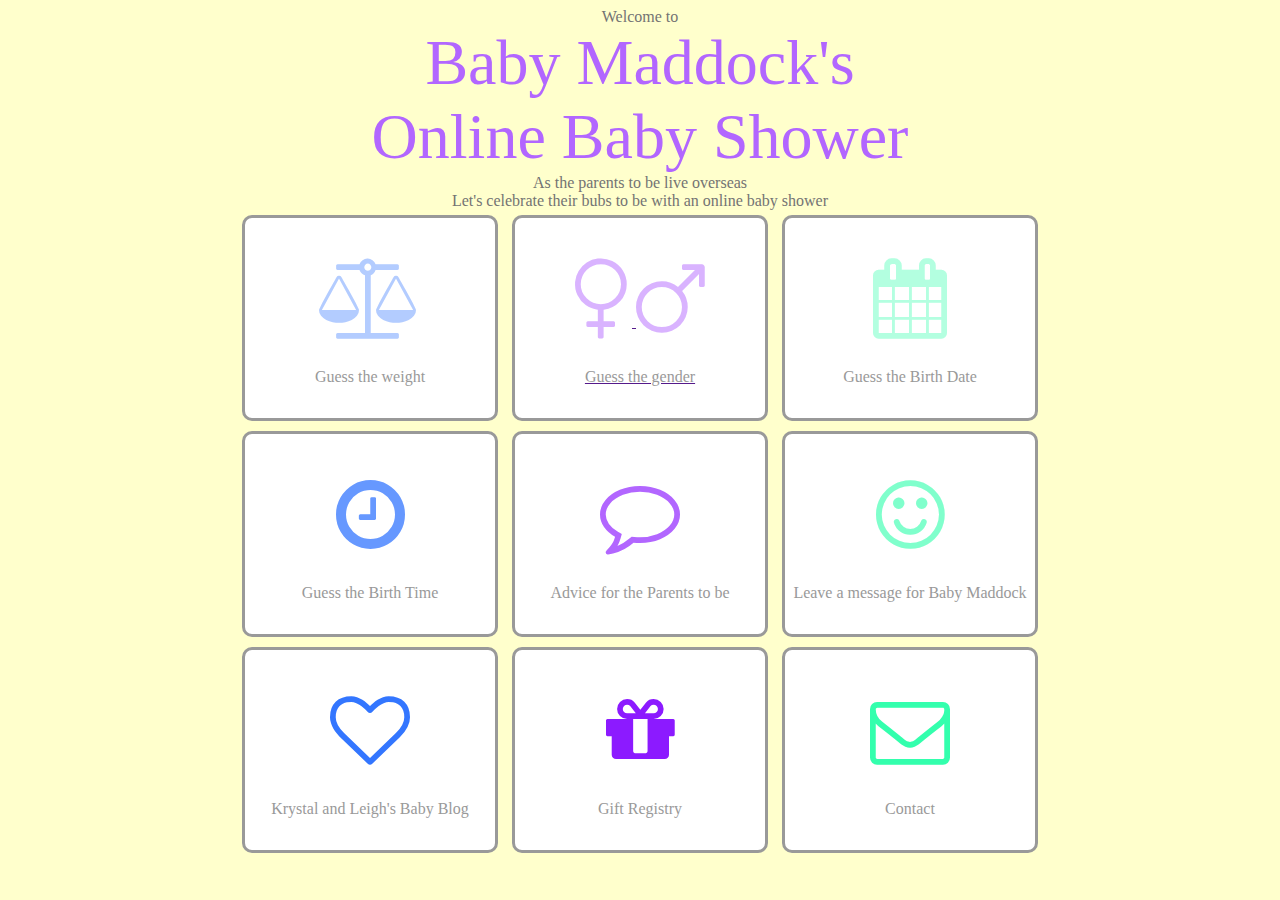
==== index.html @ 7fa53813 "adding in hrefs" ====
<!DOCTYPE html>
<html>
<head>
  <title> Baby Maddock's Online Baby Shower </title>
  <link rel="stylesheet" href="index.css" />
  <link rel="stylesheet" href="https://maxcdn.bootstrapcdn.com/font-awesome/4.5.0/css/font-awesome.min.css">

</head>
<body>
  <div class="welcome">
    <div>Welcome to </div>
  </div>
  <div class="title">
    <div> Baby Maddock's </div>
    <div>Online Baby Shower</div>
  </div>
  <div class="intro">
    <div> As the parents to be live overseas</div>
    <div> Let's celebrate their bubs to be with an online baby shower</div>

  <div class="row1">
    <div class="games">
      <div class="game" id="game_weight">
        <i class="fa fa-balance-scale fa-5x"></i>
        <div class="game_title">Guess the weight</div>
      </div>
    </div>
    <div class="games">
      <a href="">
      <div class="game" id="game_gender">
        <i class="fa fa-venus fa-5x"></i>
        <i class="fa fa-mars fa-5x"></i>
        <div class="game_title">Guess the gender</div>
      </a>
      </div>
    </div>
    <div class="games">
      <div class="game" id="game_date">
        <i class="fa fa-calendar fa-5x"></i>
        <div class="game_title">Guess the Birth Date</div>
      </div>
    </div>
  <div class="row2">
    <div class="games">
      <div class="game" id="game_time">
        <i class="fa fa-clock-o fa-5x"></i>
        <div class="game_title">Guess the Birth Time</div>
      </div>
    </div>
    <div class="games">
      <div class="game" id="game_advice">
        <i class="fa fa-comment-o fa-5x"></i>
        <div class="game_title">Advice for the Parents to be</div>
      </div>
    </div>
    <div class="games">
      <div class="game" id="game_baby_message">
        <i class="fa fa-smile-o fa-5x"></i>
        <div class="game_title">Leave a message for Baby Maddock</div>
      </div>
    </div>
  </div>
  <div class="row3">
    <div class="games">
      <div class="game" id="game_blog">
        <i class="fa fa-heart-o fa-5x"></i>
        <div class="game_title">Krystal and Leigh's Baby Blog</div>
      </div>
    </div>
    <div class="games">
      <div class="game" id="game_gift">
        <i class="fa fa-gift fa-5x"></i>
        <div class="game_title">Gift Registry</div>
      </div>
    </div>
    <div class="games">
      <div class="game" id="game_contact">
        <i class="fa fa-envelope-o fa-5x"></i>
        <div class="game_title">Contact</div>
      </div>
    </div>
  </div>


</body>
</html>
---- index.css ----
html{
  background-color:#ffffcc;
}
.welcome, .intro{
  text-align: center;
  font-family: noteworthy;
  font-size: 1em;
  color:#737373;
}
.title{
  font-family: smoothie shoppe;
  font-size: 4em;
  text-align: center;
  color: #b266ff;
}
.games{
  border-radius: 2px;
  background-color: white;
  height: 200px;
  width: 250px;
  text-align: center;
  display: inline-block;
  border: solid 3px;
  border-color:#999999;
  border-radius: 10px;
  margin: 5px;
}
.fa{
  margin-top: 40px;
}
.game_title{
  margin-top:30px;
  font-family: noteworthy;
  font-size: 1em;
  color: #999999;
}
.row1, .row2, .row3{
  text-align: center;
}
.fa-balance-scale{
  color:#b3ccff;
}
.fa-venus{
  color:#d9b3ff;
}
.fa-mars{
  color: #d9b3ff;
}
.fa-calendar{
  color:#b3ffe0;
}
.fa-clock-o{
  color:#6698ff;
}
.fa-comment-o{
  color:#b266ff;
}
.fa-smile-o{
  color:#80ffcc;
}
.fa-heart-o{
  color:#3376ff;
}
.fa-gift{
  color:#8c1aff;
}
.fa-envelope-o{
  color:#33ffad;
}
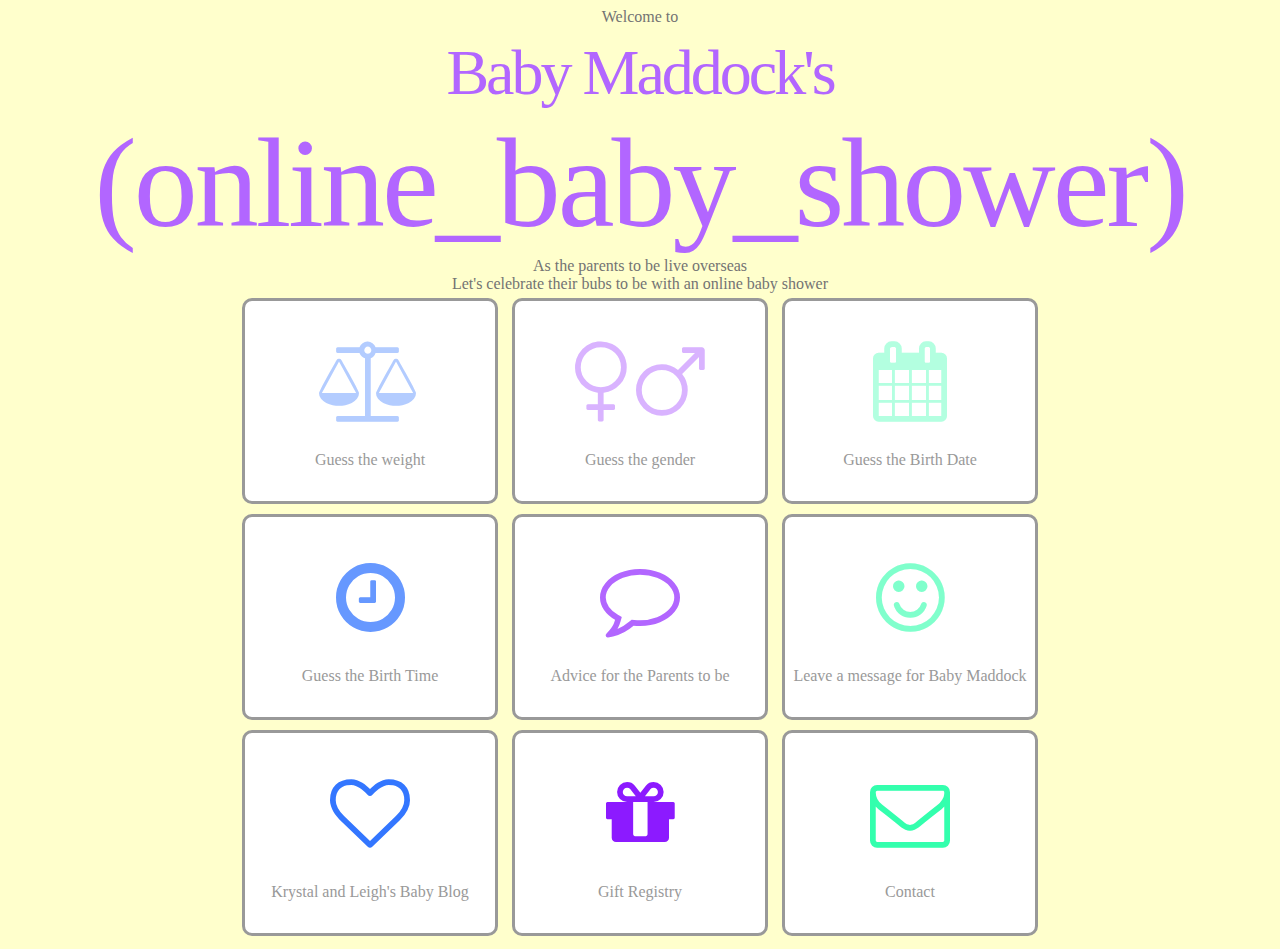
==== commit 32f56466: "Creating a hrefs and new pages for the links" ====
--- a/index.html
+++ b/index.html
@@ -11,8 +11,8 @@
     <div>Welcome to </div>
   </div>
   <div class="title">
-    <div> Baby Maddock's </div>
-    <div>Online Baby Shower</div>
+    <div> Baby Maddock's</div>
+    <div class="title_banner">(online_baby_shower)</div>
   </div>
   <div class="intro">
     <div> As the parents to be live overseas</div>
@@ -20,64 +20,80 @@
 
   <div class="row1">
     <div class="games">
-      <div class="game" id="game_weight">
-        <i class="fa fa-balance-scale fa-5x"></i>
-        <div class="game_title">Guess the weight</div>
-      </div>
+      <a href="/games/weight.html">
+        <div class="game" id="game_weight">
+          <i class="fa fa-balance-scale fa-5x"></i>
+          <div class="game_title">Guess the weight</div>
+        </div>
+      </a>
     </div>
     <div class="games">
-      <a href="">
-      <div class="game" id="game_gender">
-        <i class="fa fa-venus fa-5x"></i>
-        <i class="fa fa-mars fa-5x"></i>
-        <div class="game_title">Guess the gender</div>
+      <a href="/games/gender.html">
+        <div class="game" id="game_gender">
+          <i class="fa fa-venus fa-5x"></i>
+          <i class="fa fa-mars fa-5x"></i>
+          <div class="game_title">Guess the gender</div>
+        </div>
       </a>
-      </div>
     </div>
     <div class="games">
-      <div class="game" id="game_date">
-        <i class="fa fa-calendar fa-5x"></i>
-        <div class="game_title">Guess the Birth Date</div>
-      </div>
+      <a href="/games/date.html">
+        <div class="game" id="game_date">
+          <i class="fa fa-calendar fa-5x"></i>
+          <div class="game_title">Guess the Birth Date</div>
+        </div>
+      </a>
     </div>
   <div class="row2">
     <div class="games">
-      <div class="game" id="game_time">
-        <i class="fa fa-clock-o fa-5x"></i>
-        <div class="game_title">Guess the Birth Time</div>
-      </div>
+      <a href="/games/time.html">
+        <div class="game" id="game_time">
+          <i class="fa fa-clock-o fa-5x"></i>
+          <div class="game_title">Guess the Birth Time</div>
+        </div>
+      </a>
     </div>
     <div class="games">
-      <div class="game" id="game_advice">
-        <i class="fa fa-comment-o fa-5x"></i>
-        <div class="game_title">Advice for the Parents to be</div>
-      </div>
+      <a href="/games/advice.html">
+        <div class="game" id="game_advice">
+          <i class="fa fa-comment-o fa-5x"></i>
+          <div class="game_title">Advice for the Parents to be</div>
+        </div>
+      </a>
     </div>
     <div class="games">
-      <div class="game" id="game_baby_message">
-        <i class="fa fa-smile-o fa-5x"></i>
-        <div class="game_title">Leave a message for Baby Maddock</div>
-      </div>
+      <a href="/games/message.html">
+        <div class="game" id="game_baby_message">
+          <i class="fa fa-smile-o fa-5x"></i>
+          <div class="game_title">Leave a message for Baby Maddock</div>
+        </div>
+      </a>
     </div>
   </div>
   <div class="row3">
     <div class="games">
-      <div class="game" id="game_blog">
-        <i class="fa fa-heart-o fa-5x"></i>
-        <div class="game_title">Krystal and Leigh's Baby Blog</div>
-      </div>
+      <a href="/games/blog.html">
+        <div class="game" id="game_blog">
+          <i class="fa fa-heart-o fa-5x"></i>
+          <div class="game_title">Krystal and Leigh's Baby Blog</div>
+        </div>
+      </a>
     </div>
     <div class="games">
-      <div class="game" id="game_gift">
-        <i class="fa fa-gift fa-5x"></i>
-        <div class="game_title">Gift Registry</div>
-      </div>
+      <a href="/games/gift.html">
+        <div class="game" id="game_gift">
+          <i class="fa fa-gift fa-5x"></i>
+          <div class="game_title">Gift Registry</div>
+        </div>
+      </a>
     </div>
     <div class="games">
-      <div class="game" id="game_contact">
-        <i class="fa fa-envelope-o fa-5x"></i>
-        <div class="game_title">Contact</div>
-      </div>
+      <a href="/games/contact.html">
+        <div class="game" id="game_contact">
+          <i class="fa fa-envelope-o fa-5x"></i>
+          <div class="game_title">Contact</div>
+        </div>
+      </a>
     </div>
   </div>
 
--- a/index.css
+++ b/index.css
@@ -1,5 +1,9 @@
 html{
   background-color:#ffffcc;
+}
+a{
+  text-decoration: none;
+  color: inherit;
 }
 .welcome, .intro{
   text-align: center;
@@ -12,6 +16,13 @@
   font-size: 4em;
   text-align: center;
   color: #b266ff;
+  margin-top: 10px;
+  letter-spacing: -3px;
+}
+.title_banner{
+  font-family: kgalittleswag;
+  color: #b266ff;
+  font-size: 2em;
 }
 .games{
   border-radius: 2px;
@@ -67,3 +78,14 @@
 .fa-envelope-o{
   color:#33ffad;
 }
+.icon_large{
+  font-size: 2em;
+  text-align: center;
+}
+.contact_details{
+  font-size: 1.5em;
+  color:#b266ff;
+  font-family: noteworthy;
+  text-align: center;
+  margin-top: 10px;
+}
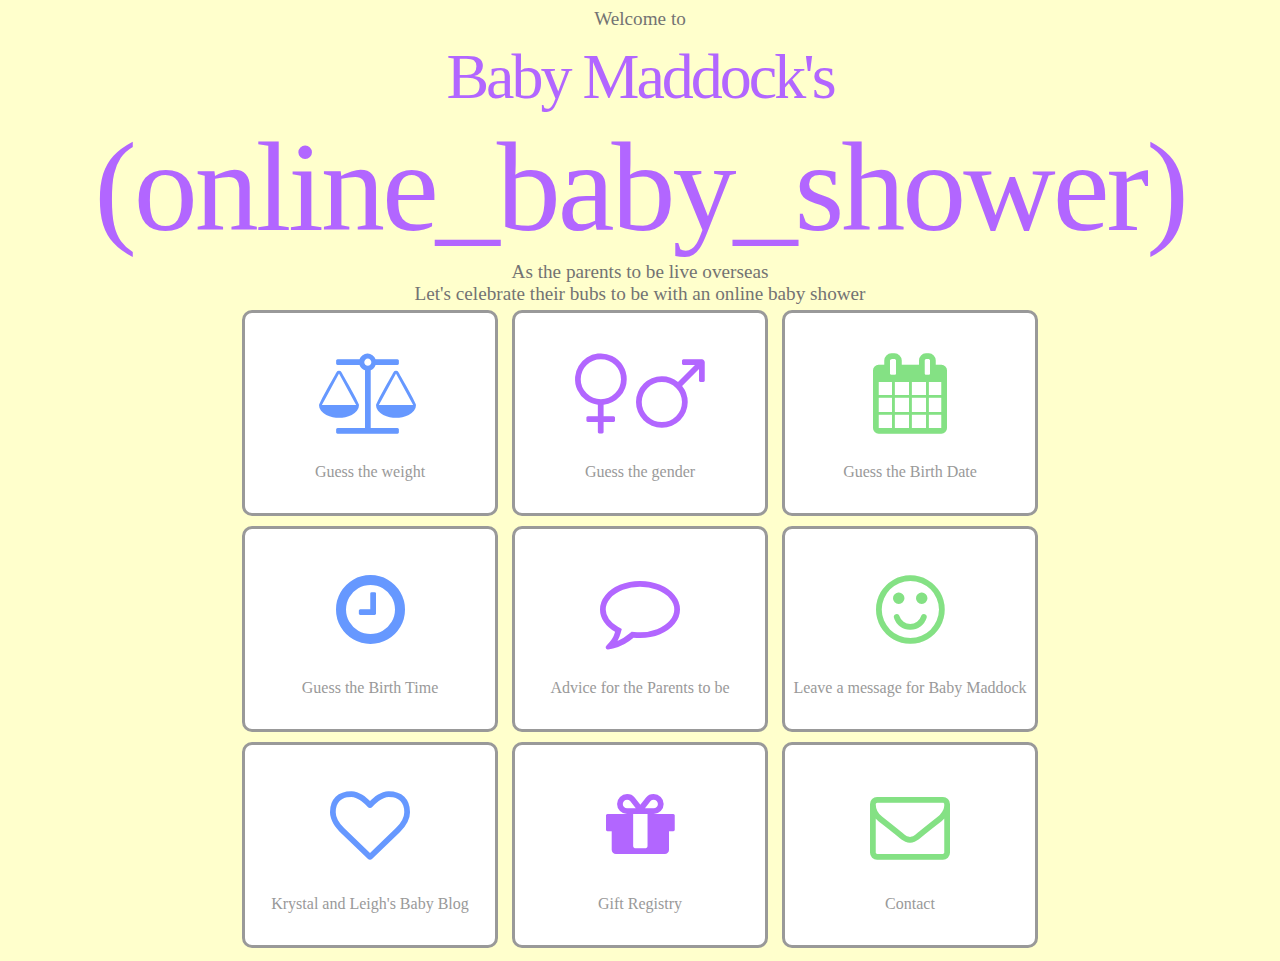
==== commit b7a9aae7: "Closing a div, and adjusting size of font for readability" ====
--- a/index.html
+++ b/index.html
@@ -17,6 +17,7 @@
   <div class="intro">
     <div> As the parents to be live overseas</div>
     <div> Let's celebrate their bubs to be with an online baby shower</div>
+  </div>
 
   <div class="row1">
     <div class="games">
--- a/index.css
+++ b/index.css
@@ -6,6 +6,12 @@
   color: inherit;
 }
 .welcome, .intro{
+  text-align: center;
+  font-family: noteworthy;
+  font-size: 1.2em;
+  color:#737373;
+}
+.game_title{
   text-align: center;
   font-family: noteworthy;
   font-size: 1em;
@@ -49,16 +55,16 @@
   text-align: center;
 }
 .fa-balance-scale{
-  color:#b3ccff;
+  color:#6698ff;
 }
 .fa-venus{
-  color:#d9b3ff;
+  color:#b266ff;
 }
 .fa-mars{
-  color: #d9b3ff;
+  color: #b266ff;
 }
 .fa-calendar{
-  color:#b3ffe0;
+  color:#84e184;
 }
 .fa-clock-o{
   color:#6698ff;
@@ -67,16 +73,16 @@
   color:#b266ff;
 }
 .fa-smile-o{
-  color:#80ffcc;
+  color:#84e184;
 }
 .fa-heart-o{
-  color:#3376ff;
+  color:#6698ff;
 }
 .fa-gift{
-  color:#8c1aff;
+  color:#b266ff;
 }
 .fa-envelope-o{
-  color:#33ffad;
+  color:#84e184;
 }
 .icon_large{
   font-size: 2em;
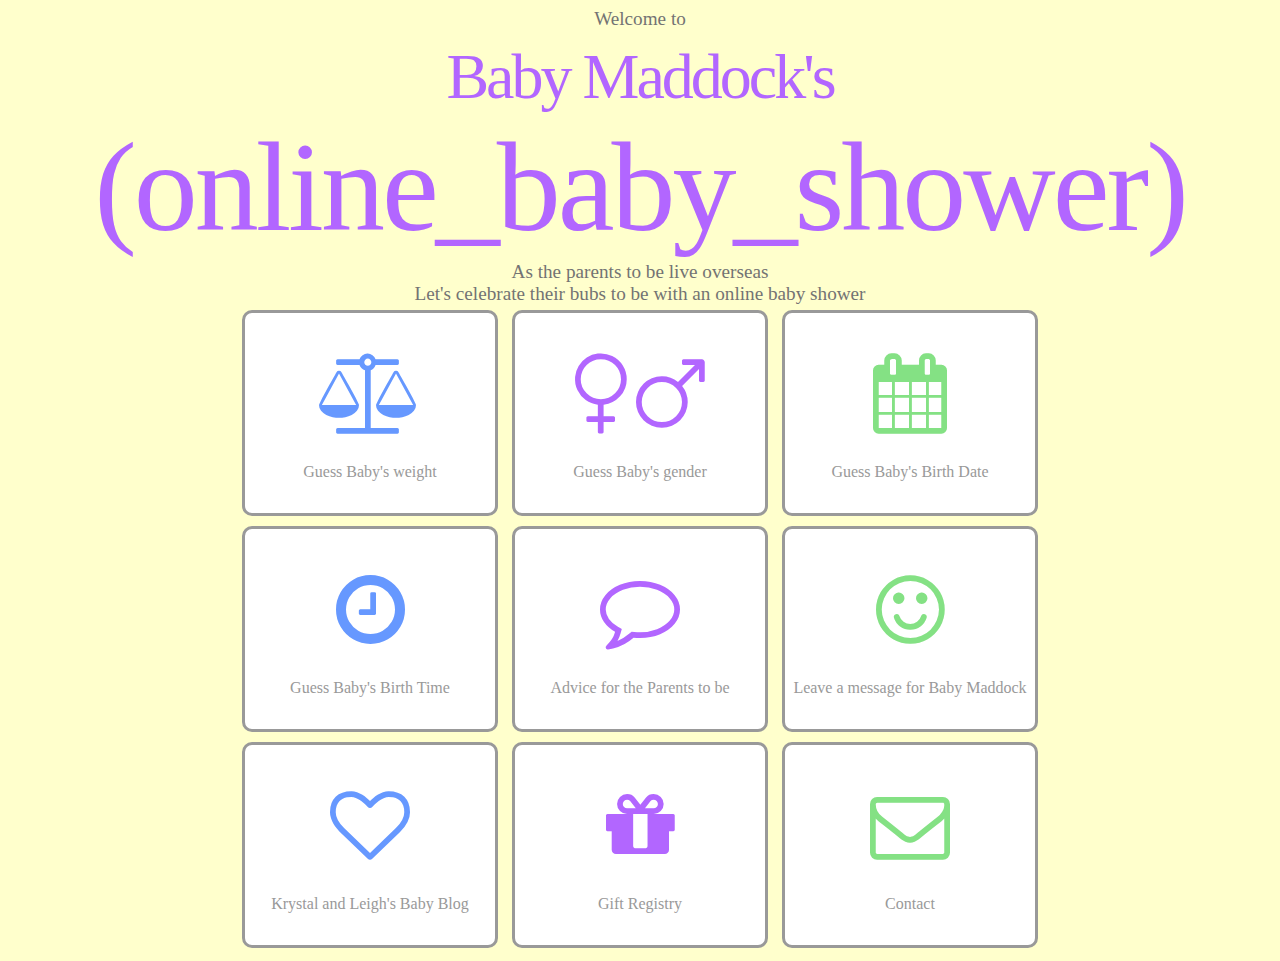
==== commit 34b8d009: "Playing with words" ====
--- a/index.html
+++ b/index.html
@@ -24,7 +24,7 @@
       <a href="/games/weight.html">
         <div class="game" id="game_weight">
           <i class="fa fa-balance-scale fa-5x"></i>
-          <div class="game_title">Guess the weight</div>
+          <div class="game_title">Guess Baby's weight</div>
         </div>
       </a>
     </div>
@@ -33,7 +33,7 @@
         <div class="game" id="game_gender">
           <i class="fa fa-venus fa-5x"></i>
           <i class="fa fa-mars fa-5x"></i>
-          <div class="game_title">Guess the gender</div>
+          <div class="game_title">Guess Baby's gender</div>
         </div>
       </a>
     </div>
@@ -41,7 +41,7 @@
       <a href="/games/date.html">
         <div class="game" id="game_date">
           <i class="fa fa-calendar fa-5x"></i>
-          <div class="game_title">Guess the Birth Date</div>
+          <div class="game_title">Guess Baby's Birth Date</div>
         </div>
       </a>
     </div>
@@ -50,7 +50,7 @@
       <a href="/games/time.html">
         <div class="game" id="game_time">
           <i class="fa fa-clock-o fa-5x"></i>
-          <div class="game_title">Guess the Birth Time</div>
+          <div class="game_title">Guess Baby's Birth Time</div>
         </div>
       </a>
     </div>
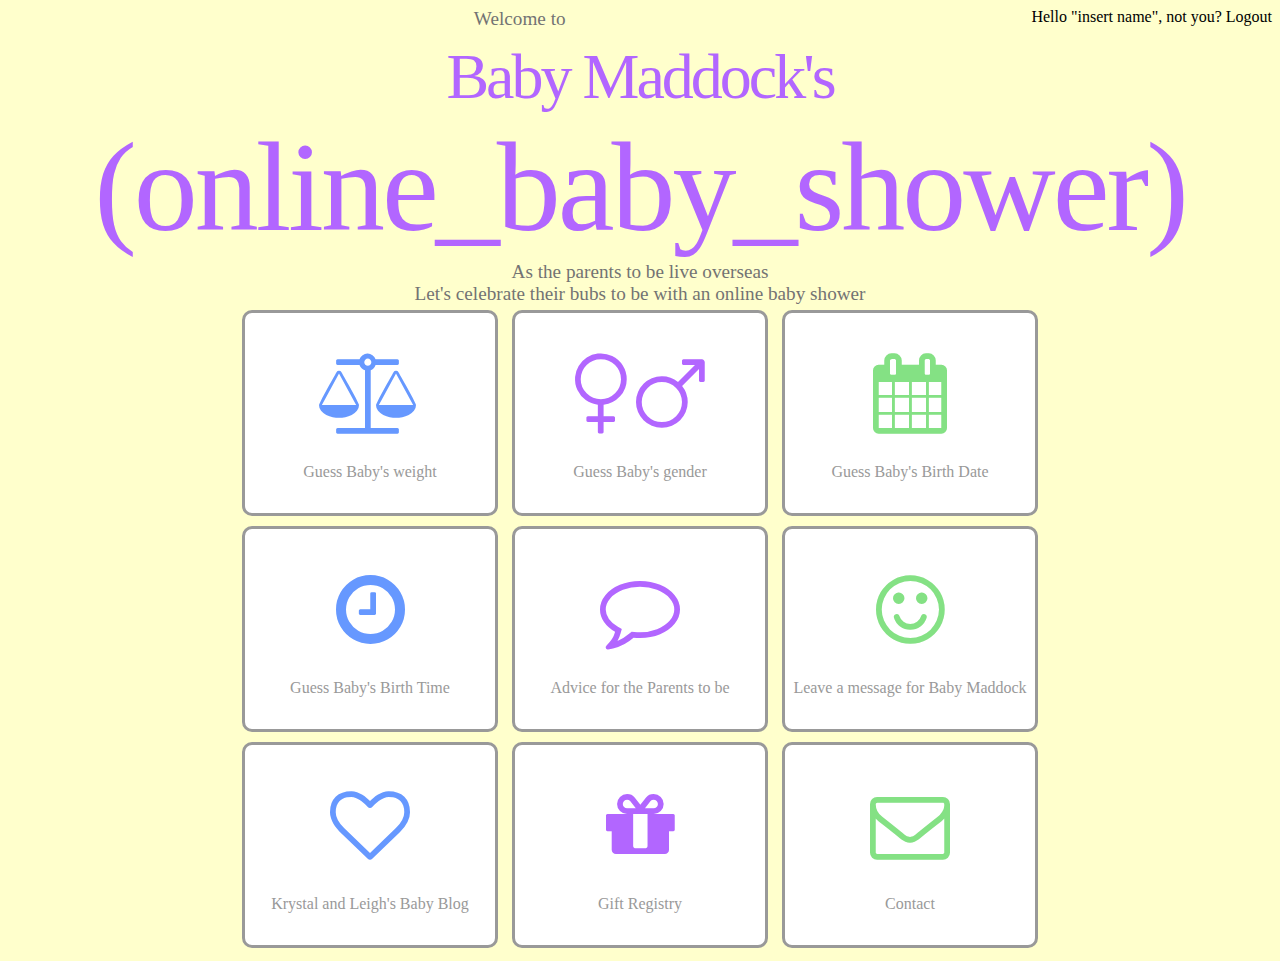
==== commit 2ced183d: "adding in a place tag for future name link" ====
--- a/index.html
+++ b/index.html
@@ -7,8 +7,10 @@
 
 </head>
 <body>
+  <div class="login_name">
+    Hello "insert name", not you? Logout</div>
   <div class="welcome">
-    <div>Welcome to </div>
+    <div>Welcome to</div>
   </div>
   <div class="title">
     <div> Baby Maddock's</div>
--- a/index.css
+++ b/index.css
@@ -1,5 +1,9 @@
 html{
   background-color:#ffffcc;
+}
+.login_name{
+  float:right;
+  font-family: noteworthy;
 }
 a{
   text-decoration: none;
@@ -10,6 +14,7 @@
   font-family: noteworthy;
   font-size: 1.2em;
   color:#737373;
+  float: center;
 }
 .game_title{
   text-align: center;
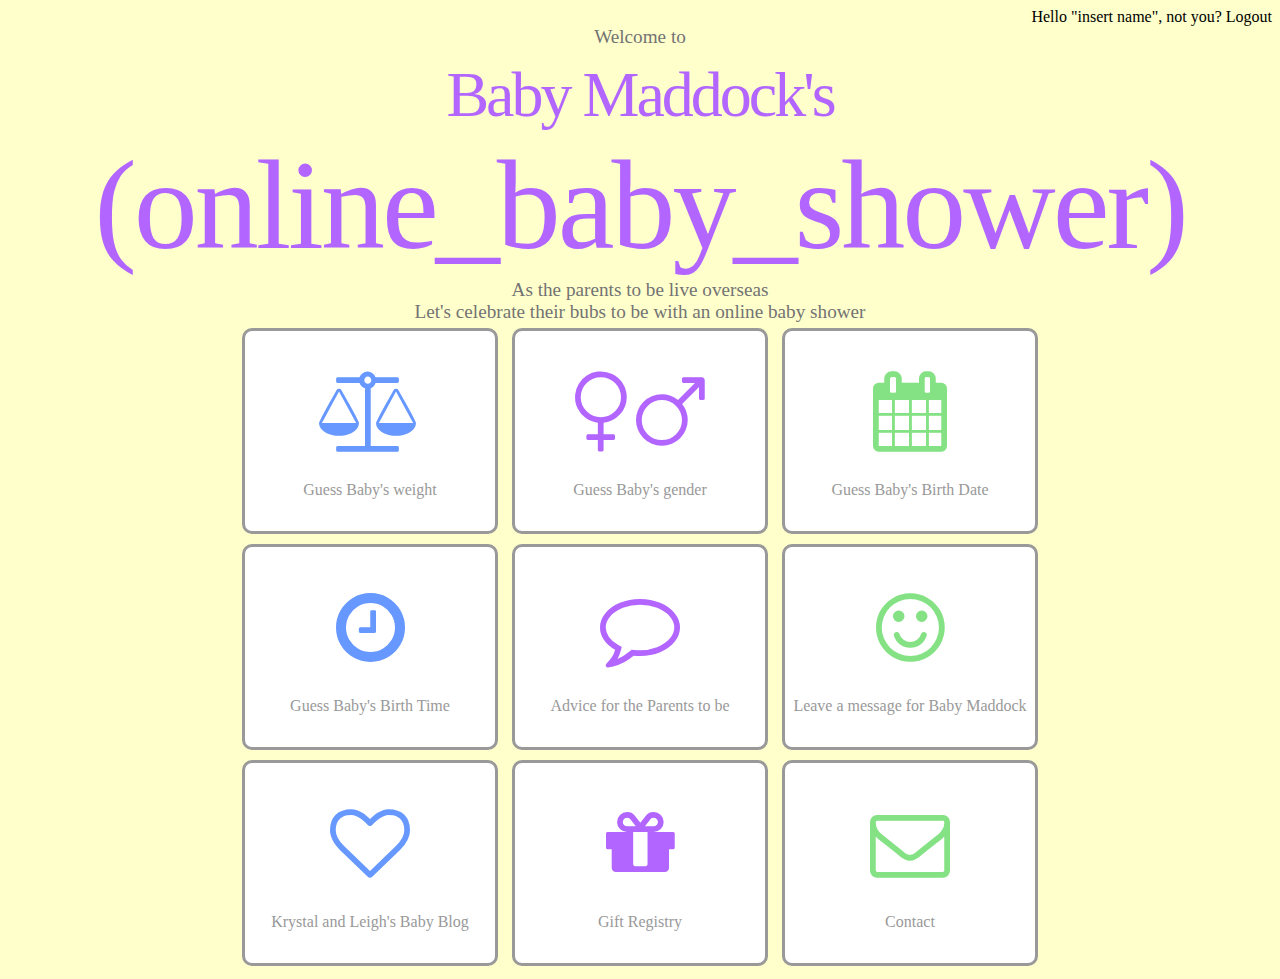
==== commit f1cd2ace: "Aligning the top two divs" ====
--- a/index.html
+++ b/index.html
@@ -7,8 +7,7 @@
 
 </head>
 <body>
-  <div class="login_name">
-    Hello "insert name", not you? Logout</div>
+  <div class="login_name" style="clear: both;">Hello "insert name", not you? Logout</div>
   <div class="welcome">
     <div>Welcome to</div>
   </div>
--- a/index.css
+++ b/index.css
@@ -2,7 +2,7 @@
   background-color:#ffffcc;
 }
 .login_name{
-  float:right;
+  text-align: right;
   font-family: noteworthy;
 }
 a{
